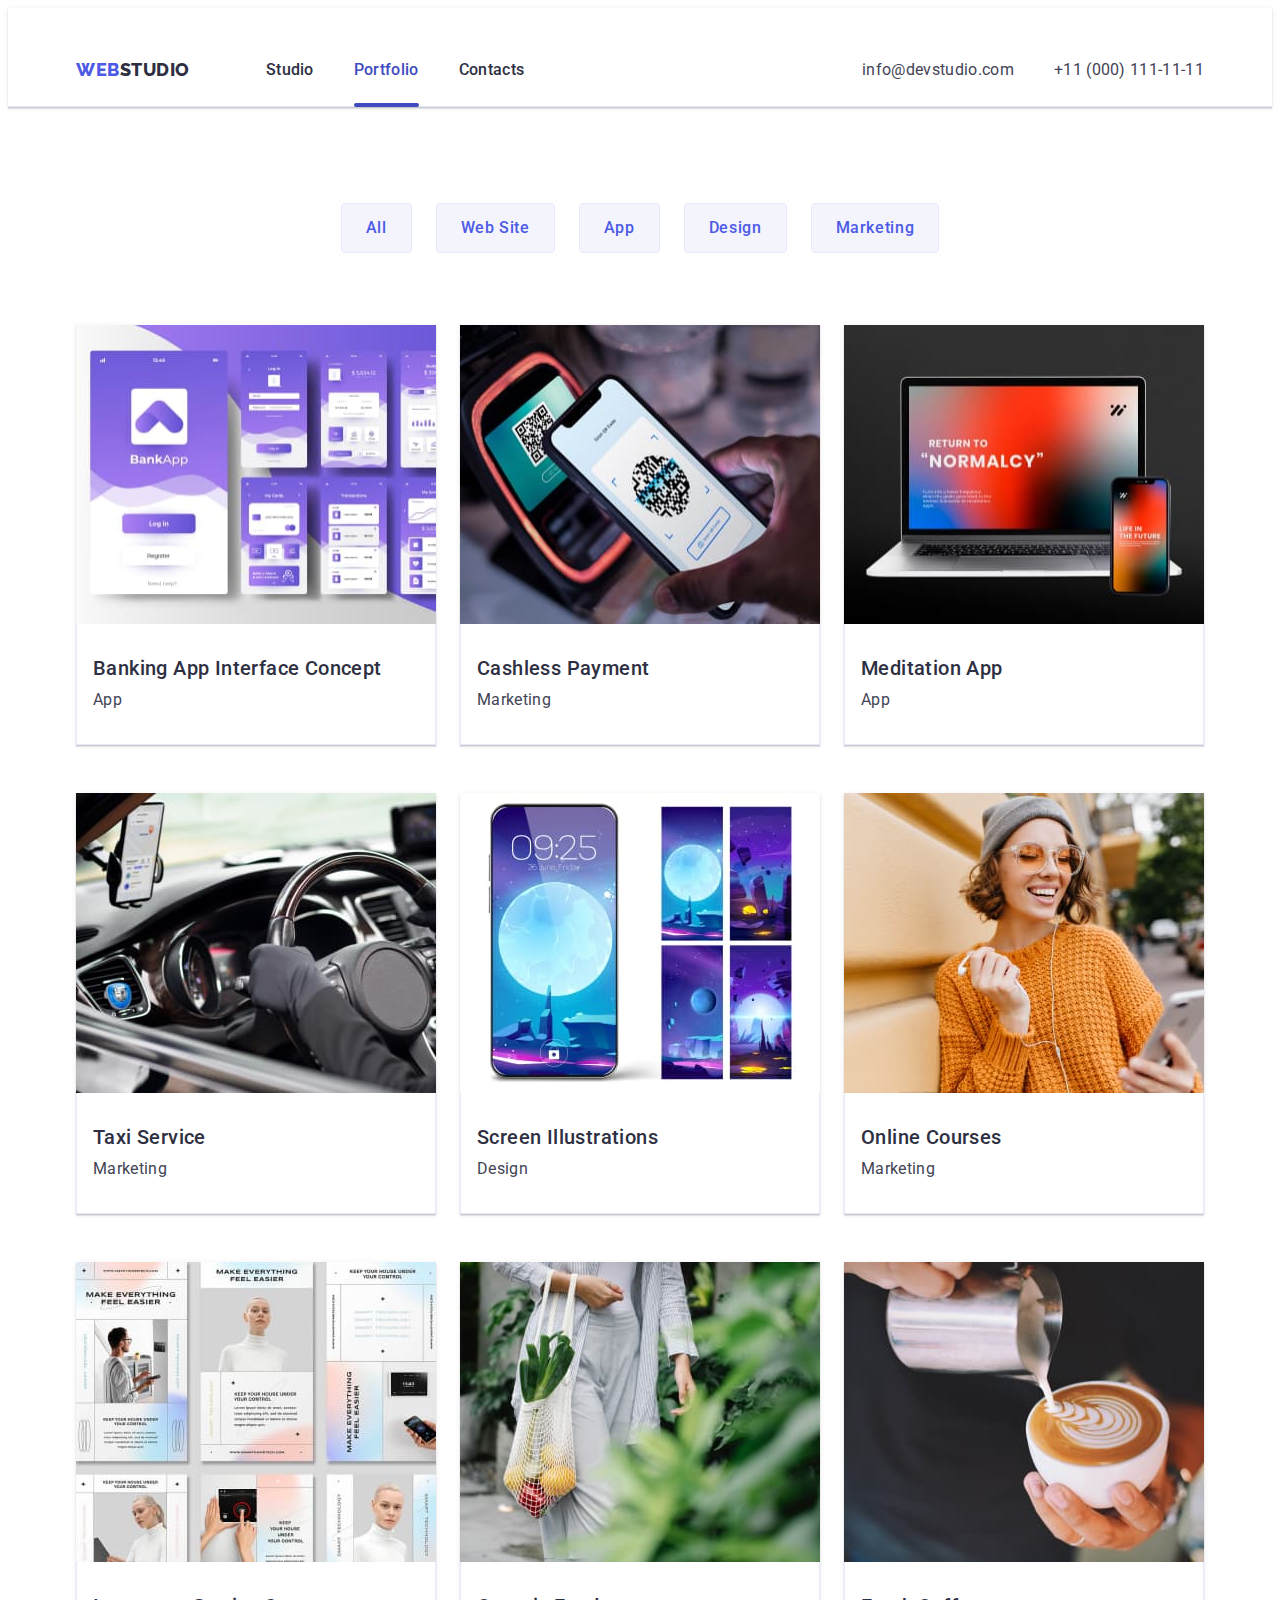
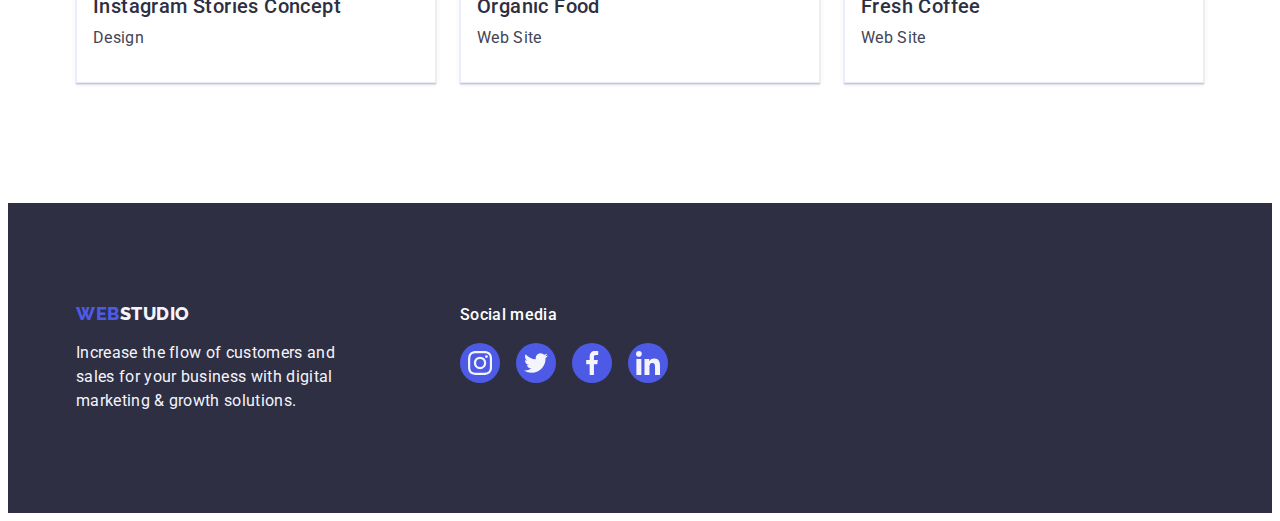
==== portfolio.html @ 656d8e81 "Initial commit" ====
<!DOCTYPE html>
<html lang="en">
<head>
    <meta charset="UTF-8">
    <meta name="description" content="digital marketing and growth solutions for the business">
    <link rel="preconnect" href="https://fonts.googleapis.com">
    <link rel="preconnect" href="https://fonts.gstatic.com" crossorigin>
    <link href="https://fonts.googleapis.com/css2?family=Raleway:wght@800&family=Roboto:wght@400;500;700;900&display=swap" rel="stylesheet">
    <title>Portfolio</title>
    <link rel="stylesheet" href="https://cdnjs.cloudflare.com/ajax/libs/modern-normalize/2.0.0/modern-normalize.min.css" integrity="sha512-4xo8blKMVCiXpTaLzQSLSw3KFOVPWhm/TRtuPVc4WG6kUgjH6J03IBuG7JZPkcWMxJ5huwaBpOpnwYElP/m6wg==" crossorigin="anonymous" referrerpolicy="no-referrer" />
    <link rel="stylesheet" href="./css/styles.css"/>
</head>

<body>
    <header class="header">
<div class="container header-container">
    <nav class="header-navigation">
        <a href="./index.html" class="header-logo link">Web<span class="header-logo-studio">Studio</span></a>
        <ul class="header-menu-list list">
            <li class="header-menu-item"><a href="./index.html" class="header-item link">Studio</a></li>
            <li class="header-menu-item"><a href="./portfolio.html" class="header-item current link">Portfolio</a></li>
            <li class="header-menu-item"><a href="" class="header-item link">Contacts</a></li>
        </ul>
    </nav>
    <address class="address">
        <ul class="header-contacts-list list">
            <li>
                <a href="mailto:info@devstudio.com" class="header-contacts-item link">info@devstudio.com</a>
            </li>
            <li>
                <a href="tel:+110001111111" class="header-contacts-item link">+11 (000) 111-11-11</a>
            </li>
        </ul>
        
    </address>
</div>
    </header>

    <main>
        <section class="section-portfolio">
            <div class="container">
                <h1 class="visually-hidden">Lorem ipsum dolor sit amet consectetur adipisicing elit. Repellendus unde facere blanditiis vitae nobis saepe enim possimus magnam dolorum.</h1>
                <ul class="button-list list">
                    <li><button class="button-item" type="button">All</button></li>
                    <li><button class="button-item" type="button">Web Site</button></li>
                    <li><button class="button-item" type="button">App</button></li>
                    <li><button class="button-item" type="button">Design</button></li>
                    <li><button class="button-item" type="button">Marketing</button></li>
                </ul>
            
                <ul class="menu-services-list list">
                    <li class="card-portf">
                        <a class="menu-services-item link" href="">
                            <div class="card-portfolio-wrap">
                                <img class="card-portfolio" src="./images/banking_app_interface.jpg" alt="banking app interface" 
                                width="360" 
                                height="300">
                                
                                <p class="cover-card-portf-text">14 Stylish and User-Friendly App Design Concepts · Task Manager App · Calorie Tracker App · Exotic Fruit Ecommerce App · Cloud Storage App</p>
                                
                            </div>
                                <div class="by-line-portf">
                                    <h2 class="name-menu-item">Banking App Interface Concept</h2>
                                    <p class="menu-text">App</p>
                                </div>
                            
                        </a>
                    </li>
                <li class="card-portf">
                    <a class="menu-services-item link" href="">
                        <div class="card-portfolio-wrap">
                            <img class="image-portfolio" src="./images/cashless_payment.jpg" alt="payment by phone"
                            width="360" 
                            height="300">
                            
                                <p class="cover-card-portf-text">14 Stylish and User-Friendly App Design Concepts · Task Manager App · Calorie Tracker App · Exotic Fruit Ecommerce App · Cloud Storage App</p>
                    
                        </div>
                        <div class="by-line-portf">
                            <h2 class="name-menu-item">Cashless Payment</h2>
                            <p class="menu-text">Marketing</p>
                        </div>
                    </a>
                </li>
                <li class="card-portf">
                    <a class="menu-services-item link" href="">
                        <div class="card-portfolio-wrap">
                            <img class="image-portfolio" src="./images/meditation_app.jpg" alt="laptop and phone"
                            width="360" 
                            height="300">
                            
                                <p class="cover-card-portf-text">14 Stylish and User-Friendly App Design Concepts · Task Manager App · Calorie Tracker App · Exotic Fruit Ecommerce App · Cloud Storage App</p>
            
                        </div>
                        <div class="by-line-portf">
                            <h2 class="name-menu-item">Meditation App</h2>
                            <p class="menu-text">App</p>
                        </div>
                    </a>
                </li>
                <li class="card-portf">
                    <a class="menu-services-item link" href="">
                        <div class="card-portfolio-wrap">
                            <img class="image-portfolio" src="./images/taxi_service.jpg" alt="steering wheel in a car"
                            width="360" 
                            height="300">
                            
                                <p class="cover-card-portf-text">14 Stylish and User-Friendly App Design Concepts · Task Manager App · Calorie Tracker App · Exotic Fruit Ecommerce App · Cloud Storage App</p>
                            
                        </div>
                        <div class="by-line-portf">
                            <h2 class="name-menu-item">Taxi Service</h2>
                            <p class="menu-text">Marketing</p>
                        </div>
                    </a>
                </li>
                <li class="card-portf">
                    <a class="menu-services-item link" href="">
                        <div class="card-portfolio-wrap">
                            <img class="image-portfolio" src="./images/screen_illustrations.jpg" alt="Screenshot options"
                            width="360" 
                            height="300">
                            
                                <p class="cover-card-portf-text">14 Stylish and User-Friendly App Design Concepts · Task Manager App · Calorie Tracker App · Exotic Fruit Ecommerce App · Cloud Storage App</p>
                            
                        </div>
                        <div class="by-line-portf">
                            <h2 class="name-menu-item">Screen Illustrations</h2>
                            <p class="menu-text">Design</p>
                        </div>
                    </a>
                </li>
                <li class="card-portf">
                    <a class="menu-services-item link" href="">
                        <div class="card-portfolio-wrap">
                            <img class="image-portfolio" src="./images/online_courses.jpg" alt="Girl with a phone"
                            width="360" 
                            height="300">
                            
                                <p class="cover-card-portf-text">14 Stylish and User-Friendly App Design Concepts · Task Manager App · Calorie Tracker App · Exotic Fruit Ecommerce App · Cloud Storage App</p>
                            
                        </div>
                        <div class="by-line-portf">
                            <h2 class="name-menu-item">Online Courses</h2>
                            <p class="menu-text">Marketing</p>
                        </div>
                    </a>
                </li>
                <li class="card-portf">
                    <a class="menu-services-item link" href="">
                        <div class="card-portfolio-wrap">
                            <img class="image-portfolio" src="./images/instagram_stories_concept.jpg" alt="instagram page layouts"
                            width="360" 
                            height="300">
                    
                                <p class="cover-card-portf-text">14 Stylish and User-Friendly App Design Concepts · Task Manager App · Calorie Tracker App · Exotic Fruit Ecommerce App · Cloud Storage App</p>
                            
                        </div>
                        <div class="by-line-portf">
                            <h2 class="name-menu-item">Instagram Stories Concept</h2>
                            <p class="menu-text">Design</p>
                        </div>
                    </a>
                </li>
                <li class="card-portf">
                    <a class="menu-services-item link" href="">
                        <div class="card-portfolio-wrap">
                            <img class="image-portfolio" src="./images/organic_food.jpg" alt="woman with vegetables"
                            width="360" 
                            height="300">
                            
                                <p class="cover-card-portf-text">14 Stylish and User-Friendly App Design Concepts · Task Manager App · Calorie Tracker App · Exotic Fruit Ecommerce App · Cloud Storage App</p>
                            
                        </div>
                        <div class="by-line-portf">
                            <h2 class="name-menu-item">Organic Food</h2>
                            <p class="menu-text">Web Site</p>
                        </div>
                    </a>
                </li>
                <li class="card-portf">
                    <a class="menu-services-item link" href="">
                        <div class="card-portfolio-wrap">
                            <img class="image-portfolio" src="./images/fresh_coffee.jpg" alt="barista pours cappuccino"
                            width="360" 
                            height="300">
                        
                                <p class="cover-card-portf-text">14 Stylish and User-Friendly App Design Concepts · Task Manager App · Calorie Tracker App · Exotic Fruit Ecommerce App · Cloud Storage App</p>
                        
                        </div>
                        <div class="by-line-portf">
                            <h2 class="name-menu-item">Fresh Coffee</h2>
                            <p class="menu-text">Web Site</p>
                        </div>
                    </a>
                </li>
            </ul>
            </div>
        </section>
    </main>
    
    <footer class="footer">
        <div class="container footer-wrap">
        <div class="info-container">
            <a href="./index.html" class="footer-logo link">Web<span class="footer-logo-studio">Studio</span></a>
            <p class="footer-text">Increase the flow of customers and sales for your business with digital marketing & growth solutions.</p>
        </div>
        <div class="footer-social-media">
            <p class="social-media">Social media</p>
            <ul class="footer-social-list list">
                <li class="social-item">
                    <a class="socials-link link" 
                    href=""
                    target="_blank"
                    rel="noopener noreferrer">
                    <svg class="socials-icon" width="24" height="24">
                    <use href="./images/icons.svg#icon-instagram-2"></use>
                    </svg>
                    </a>
                </li>
                <li class="social-item">
                    <a class="socials-link link" 
                    href=""
                    target="_blank"
                    rel="noopener noreferrer">
                    <svg class="socials-icon" width="24" height="24">
                    <use href="./images/icons.svg#icon-twitter-1"></use>
                    </svg>
                </a>
                </li>
                <li class="social-item">
                    <a class="socials-link link" 
                    href=""
                    target="_blank"
                    rel="noopener noreferrer">
                    <svg class="socials-icon" width="24" height="24">
                    <use href="./images/icons.svg#icon-facebook-1"></use>
                    </svg>
                </a>
                </li>
                <li class="social-item">
                    <a class="socials-link link" 
                    href=""
                    target="_blank"
                    rel="noopener noreferrer">
                    <svg class="socials-icon" width="24" height="24">
                    <use href="./images/icons.svg#icon-linkedin-1"></use>
                    </svg>
                </a>
                </li>
            </ul>
        </div>
        </div>
    </footer>
</body>
</html>
---- css/styles.css ----
:root {
  --navyblue: #2e2f42;
  --slate: #434455;
  --white: #fff;
  --cloud: #f4f4fd;
  --iris: #4d5ae5;
  --ocean: #404bbf;
  --cornflover: #e7e9fc;
  --lightslate: #8e8f99;
  --dairy: #fcfcfc;
  --commonwhite: #ffffff;
  --green: #31D0AA;

}

* {
  box-sizing: border-box;
}

body {
  font-family: "Roboto", sans-serif;
  color: var(--slate, #434455);
  background-color: var(--white);
}

.header {
  max-width: 1440px;
  margin: 0 auto;
  padding-top: 25.5px;
  /* padding-bottom: 25.5px; */
  border-bottom: 1px solid var(--cornflover);
  box-shadow: 0px 2px 1px rgba(46, 47, 66, 0.08),
    0px 1px 1px rgba(46, 47, 66, 0.16), 0px 1px 6px rgba(46, 47, 66, 0.08);
}

.header-logo {
  color: var(--iris, #4d5ae5);
  font-family: "Raleway", sans-serif;
  font-size: 18px;
  font-weight: 800;
  line-height: 1.17;
  letter-spacing: 0.03em;
  text-transform: uppercase;
  margin-right: 76px;
}

.header-logo-studio {
  color: var(--navyblue, #2e2f42);
}

.link {
  text-decoration: none;
}

.list {
  list-style-type: none;
}

p,
h1,
h2,
h3,
h4 {
  margin-top: 0;
  margin-bottom: 0;
}

ul,
ol {
  padding-left: 0;
  margin-top: 0;
  margin-bottom: 0;
}

img {
  display: block;
  max-width: 100%;
  height: auto;
}

.container {
  width: 100%;
  max-width: 1158px;
  padding-left: 15px;
  padding-right: 15px;
  margin: 0 auto;
}

/* HEADER!!!!!!!!!!! */
.header-menu-list {
  display: flex;
  gap: 40px;
}

.header-menu-item {
  position: relative;
}

.header-item {
  padding: 24px 0;
}

.header-container {
  display: flex;
  align-items: center;
}

.header-navigation {
  display: flex;
  align-items: center;
  margin-right: auto;
}

.header-item {
  display: block;
  color: var(--navyblue);
  font-size: 16px;
  font-weight: 500;
  line-height: 1.5;
  letter-spacing: 0.02em;
}

.current {
  position: relative;
  color: var(--ocean);
  transition: color 250ms cubic-bezier(0.4, 0, 0.2, 1);
}

.current:after {
  content: "";
  position: absolute;
  bottom: -1px;
  left: 0;
  width: 100%;
  height: 4px;
  border-radius: 2px;
  background: var(--ocean);
}


.header-item:active {
  color: var(--ocean, #404bbf);
}

.header-item:hover,
.header-item:focus {
  color: var(--ocean);
}

.header-contacts-list {
  display: flex;
  margin-left: auto;
  gap: 40px;
}

.header-contacts-item {
  color: var(--slate, #434455);
  font-size: 16px;
  line-height: 1.5;
  letter-spacing: 0.02em;
  transition: color 250ms cubic-bezier(0.4, 0, 0.2, 1);
}

.header-contacts-item:active {
  color: var(--ocean, #404bbf);
}

.header-contacts-item:hover,
.header-contacts-item:focus {
  color: var(--ocean, #404bbf);
}

.address {
  font-style: normal;
}

/* MAIN */
.visually-hidden {
  position: absolute;
  width: 1px;
  height: 1px;
  margin: -1px;
  border: 0;
  padding: 0;

  white-space: nowrap;
  clip-path: inset(100%);
  clip: rect(0 0 0 0);
  overflow: hidden;
}

.main-section {
  background-image: linear-gradient(
      rgba(46, 47, 66, 0.7),
      rgba(46, 47, 66, 0.7)
    ),
    url(../images/people-office.jpg);
  background-color: var(--navyblue);
  background-size: cover;
  padding: 188px 0;
  /* width: 100%; */
  max-width: 1440px;
  background-repeat: no-repeat;
  background-position: center;
  block-size: cover;
  margin: 0 auto;
}

.main-title {
  color: var(--white, #fff);
  font-size: 56px;
  line-height: 1.07;
  letter-spacing: 0.02em;
  text-align: center;
  max-width: 496px;
  margin: 0 auto;
}

.button-order {
  display: block;
  min-width: 169px;
  height: 56px;
  margin: 0 auto;
  font-family: "Roboto", sans-serif;
  color: var(--white, #fff);
  font-size: 16px;
  font-weight: 500;
  line-height: 1.5;
  letter-spacing: 0.04em;
  background-color: var(--iris, #4d5ae5);
  cursor: pointer;
  margin-top: 48px;
  padding: 16px 32px;
  border: none;
  border-radius: 4px;
  align-items: flex-start;
  transition: background-color 250ms cubic-bezier(0.4, 0, 0.2, 1);
}

.button-order:active {
  background: var(--ocean, #404bbf);
}

.button-order:hover,
.button-order:focus {
  background: var(--ocean, #404bbf);
}

.second-section {
  padding: 120px 0;
}

.third-section {
  padding-bottom: 120px;
}

.fourth-section {
  background-color: var(--cloud);
  padding: 120px 0;
  max-width: 1440px;
  margin: 0 auto;
}

.fifth-section {
  padding: 120px 0;
}

.business-strategies {
  display: flex;
  gap: 24px;
}

.menu-item {
  width: calc((100% - 3 * 24px) / 4);
  
}

.strategies-icon-wrap {
  /* position: relative; */
  display: flex;
  justify-content: center;
  align-items: center;
  width: 100%;
  height: 112px;
  border-radius: 4px;
  background: var(--cloud, #F4F4FD);
  flex-shrink: 0;
  padding: 24px 100px;
  margin-bottom: 8px;
}

.strategies-icon {
  /* position: absolute; */
  /* top: 50%;
  left: 50%;
  transform: translate(-50%, -50%); */
}

.name-menu-item {
  color: var(--navyblue, #2e2f42);
  font-size: 20px;
  font-weight: 500;
  line-height: 1.2;
  letter-spacing: 0.02em;
  margin-bottom: 8px;
}

.menu-text {
  color: var(--slate);
  font-size: 16px;
  line-height: 1.5;
  letter-spacing: 0.02em;
}

.title {
  color: var(--navyblue, #2e2f42);
  font-size: 36px;
  line-height: 1.11;
  letter-spacing: 0.02em;
  text-transform: capitalize;
  text-align: center;
  /* padding-top: 120px; */
  margin-bottom: 72px;
}

.services-list {
  display: flex;
  gap: 24px;
}

.card-image {
  margin: 0;
}

.team-members-list {
  display: flex;
  gap: 24px;
}

.team-members-item {
  background-color: var(--white);
  width: calc((100% - 24px * 3) / 4);
  border-radius: 0px 0px 4px 4px;
  box-shadow: 0px 2px 1px 0px rgba(46, 47, 66, 0.08), 0px 1px 1px 0px rgba(46, 47, 66, 0.16), 0px 1px 6px 0px rgba(46, 47, 66, 0.08);
}

.name-item-team {
  background-color: var(--white);
  margin-bottom: 8px;
}

.by-line {
  padding: 32px 0px;
  margin: 0;
  text-align: center;
  border: 1px solid var(--cornflower);
}

.teams-social-networks {
  display: flex;
  gap: 24px;
  align-items: center;
  justify-content: center;
  padding: 8px 16px 0px;
}

.networks-of-team-members {
  width: 40px;
  height: 40px;
} 

.networks-link-section {
  display: flex;
  background-color: var(--iris);
  border-radius: 50%;
  width: 100%;
  height: 100%;
  justify-content: center;
  align-items: center;
  transition: background-color 250ms cubic-bezier(0.4, 0, 0.2, 1);
}

.networks-link-section:hover,
.networks-link-section:focus {
  background-color: var(--ocean);
}


.menu-text {
}

.customers-list {
  display: flex;
  align-items: flex-start;
  gap: 24px;
}

.customers-item {
  width: 168px;
  height: 88px;
  flex-shrink: 0;
}

.customers-link {
  display: flex;
  color: var(--lightslate);
  border: 1px solid var(--lightslate, #8e8f99);
  border-radius: 4px;
  width: 100%;
  height: 100%;
  justify-content: center;
  align-items: center;
  transition: border-color 250ms cubic-bezier(0.4, 0, 0.2, 1), color 250ms cubic-bezier(0.4, 0, 0.2, 1);
}

.customers-link:hover,
.customers-link:focus {
  border-color: var(--ocean);
  color: var(--ocean);
}

.customers-icon {
  fill: currentColor;
  transition: fill 250ms cubic-bezier(0.4, 0, 0.2, 1);
}

.footer {
  background-color: var(--navyblue);
  padding: 100px 0;
}

.container.footer-wrap {
  display: flex;
  align-items: baseline;
}

.info-container {
  margin-right: 120px;
  
}

.footer-logo {
  display: inline-block;
  margin-bottom: 16px;
  color: var(--iris, #4d5ae5);
  font-family: "Raleway", sans-serif;
  font-size: 18px;
  font-weight: 800;
  line-height: 1.17;
  letter-spacing: 0.03em;
  text-transform: uppercase;
}

.footer-logo-studio {
  color: var(--cloud);
}

.footer-text {
  color: var(--cloud, #f4f4fd);
  font-size: 16px;
  line-height: 1.5;
  letter-spacing: 0.02em;
  background-color: var(--navyblue);
  width: 264px;
}

.social-media {
  margin-bottom: 16px;
  font-weight: 500;
  font-size: 16px;
  line-height: 1.5;
  letter-spacing: 0.02em;
  color: var(--white);
}

.footer-social-list {
  display: flex;
  gap: 16px;
}

.social-item {
  width: 40px;
  height: 40px;
}

.socials-icon {
  fill: var(--cloud);
}

.socials-link {
  display: flex;
  background-color: var(--iris);
  border-radius: 50%;
  width: 100%;
  height: 100%;
  justify-content: center;
  align-items: center;
  transition: background-color 250ms cubic-bezier(0.4, 0, 0.2, 1);
}

.socials-link:hover,
.socials-link:focus {
  background-color: var(--green);
}

/* PAGE 2 */

.section-portfolio {
  padding: 96px 0 120px 0;
}

.button-list {
  display: flex;
  justify-content: center;
  gap: 24px;
  margin-bottom: 72px;
}

.button-item {
  font-family: "Roboto", sans-serif;
  color: var(--iris, #4d5ae5);
  /* text-align: center; */
  font-size: 16px;
  font-weight: 500;
  line-height: 1.5;
  letter-spacing: 0.04em;
  background: var(--cloud, #f4f4fd);
  cursor: pointer;
  padding: 12px 24px;
  border: 1px solid var(--cornflover);
  border-radius: 4px;
  transition: color 250ms cubic-bezier(0.4, 0, 0.2, 1), background-color 250ms cubic-bezier(0.4, 0, 0.2, 1), border-color 250ms cubic-bezier(0.4, 0, 0.2, 1), box-shadow 250ms cubic-bezier(0.4, 0, 0.2, 1);
}

.button-item:hover,
.button-item:focus {
  color: var(--white, #fff);
  background: var(--ocean, #404bbf);
  border: 1px solid transparent;
  box-shadow: 0px 3px 1px rgba(0, 0, 0, 0.1), 0px 2px 1px rgba(0, 0, 0, 0.08), 0px 2px 2px rgba(0, 0, 0, 0.12);
}

.menu-services-list {
  display: flex;
  flex-wrap: wrap;
  gap: 48px 24px;
}

.menu-services-item {
display: block;
box-shadow: 0px 2px 1px 0px rgba(46, 47, 66, 0.08), 0px 1px 1px 0px rgba(46, 47, 66, 0.16), 0px 1px 6px 0px rgba(46, 47, 66, 0.08);
transition: box-shadow 250ms cubic-bezier(0.4, 0, 0.2, 1); 
}

.menu-services-item:hover .cover-card-portf-text,
.menu-services-item:focus .cover-card-portf-text {
  transform: translateY(0%);
}

.image-portfolio {
}

.by-line-portf {
  padding: 32px 16px;
  border: 1px solid var(--cornflover);
  border-top: none;
}

.card-portf {
  width: calc((100% - 48px) / 3);
}

.card-portfolio-wrap {
  position: relative;
  overflow: hidden;
}


.cover-card-portf-text {
position: absolute;
top: 0;
color: var(--cloud, #F4F4FD);
font-size: 16px;
line-height: 1.5;
letter-spacing: 0.02em;
padding: 40px 32px;
background-color: var(--iris);
height: 100%;
width: 100%;
transform: translateY(100%);
transition: transform 250ms cubic-bezier(0.4, 0, 0.2, 1);
}

/* -------MODAL WINDOW------- */

.backdrop {
  position: fixed;
  width: 100%;
  height: 100%;
  background-color: rgba(46, 47, 66, 0.4);
  top: 0;
  transition: opacity 250ms cubic-bezier(0.4, 0, 0.2, 1),
    visibility 250ms cubic-bezier(0.4, 0, 0.2, 1);
}

.modal {
  position: absolute;
  top: 50%;
  left: 50%;
  transform: translate(-50%, -50%) scale(1);
  width: 408px;
  min-height: 584px;
  border-radius: 4px;
  background: var(--dairy, #fcfcfc);
  box-shadow: 0px 2px 1px 0px rgba(0, 0, 0, 0.2),
    0px 1px 3px 0px rgba(0, 0, 0, 0.12), 0px 1px 1px 0px rgba(0, 0, 0, 0.14);
  transition: transform 250ms cubic-bezier(0.4, 0, 0.2, 1);
}

.backdrop.is-hidden .modal {
  transform: translate(-50%, -50%) scale(0);
}

.close-modal-btn {
  display: flex;
  position: absolute;
  top: 24px;
  right: 24px;
  border-radius: 50%;
  width: 24px;
  height: 24px;
  flex-shrink: 0;
  align-items: center;
  justify-content: center;
  cursor: pointer;
  padding: 0;
  background-color: var(--cornflover);
  border: 1px solid rgba(0, 0, 0, 0.1);
  transition: background-color 250ms cubic-bezier(0.4, 0, 0.2, 1),
    border 250ms cubic-bezier(0.4, 0, 0.2, 1);
}

.close-icon {
  fill: var(--navyblue);
  transition: fill 250ms cubic-bezier(0.4, 0, 0.2, 1);
  width: 8px;
  height: 8px;
  flex-shrink: 0;
  align-items: center;
}

.close-modal-btn:hover,
.close-modal-btn:focus {
  background-color: var(--ocean);
  border: none;
}

.close-modal-btn:hover .close-icon,
.close-modal-btn:focus .close-icon {
  fill: var(--commonwhite);
}

.is-hidden {
  opacity: 0;
  visibility: hidden;
  pointer-events: none;
}
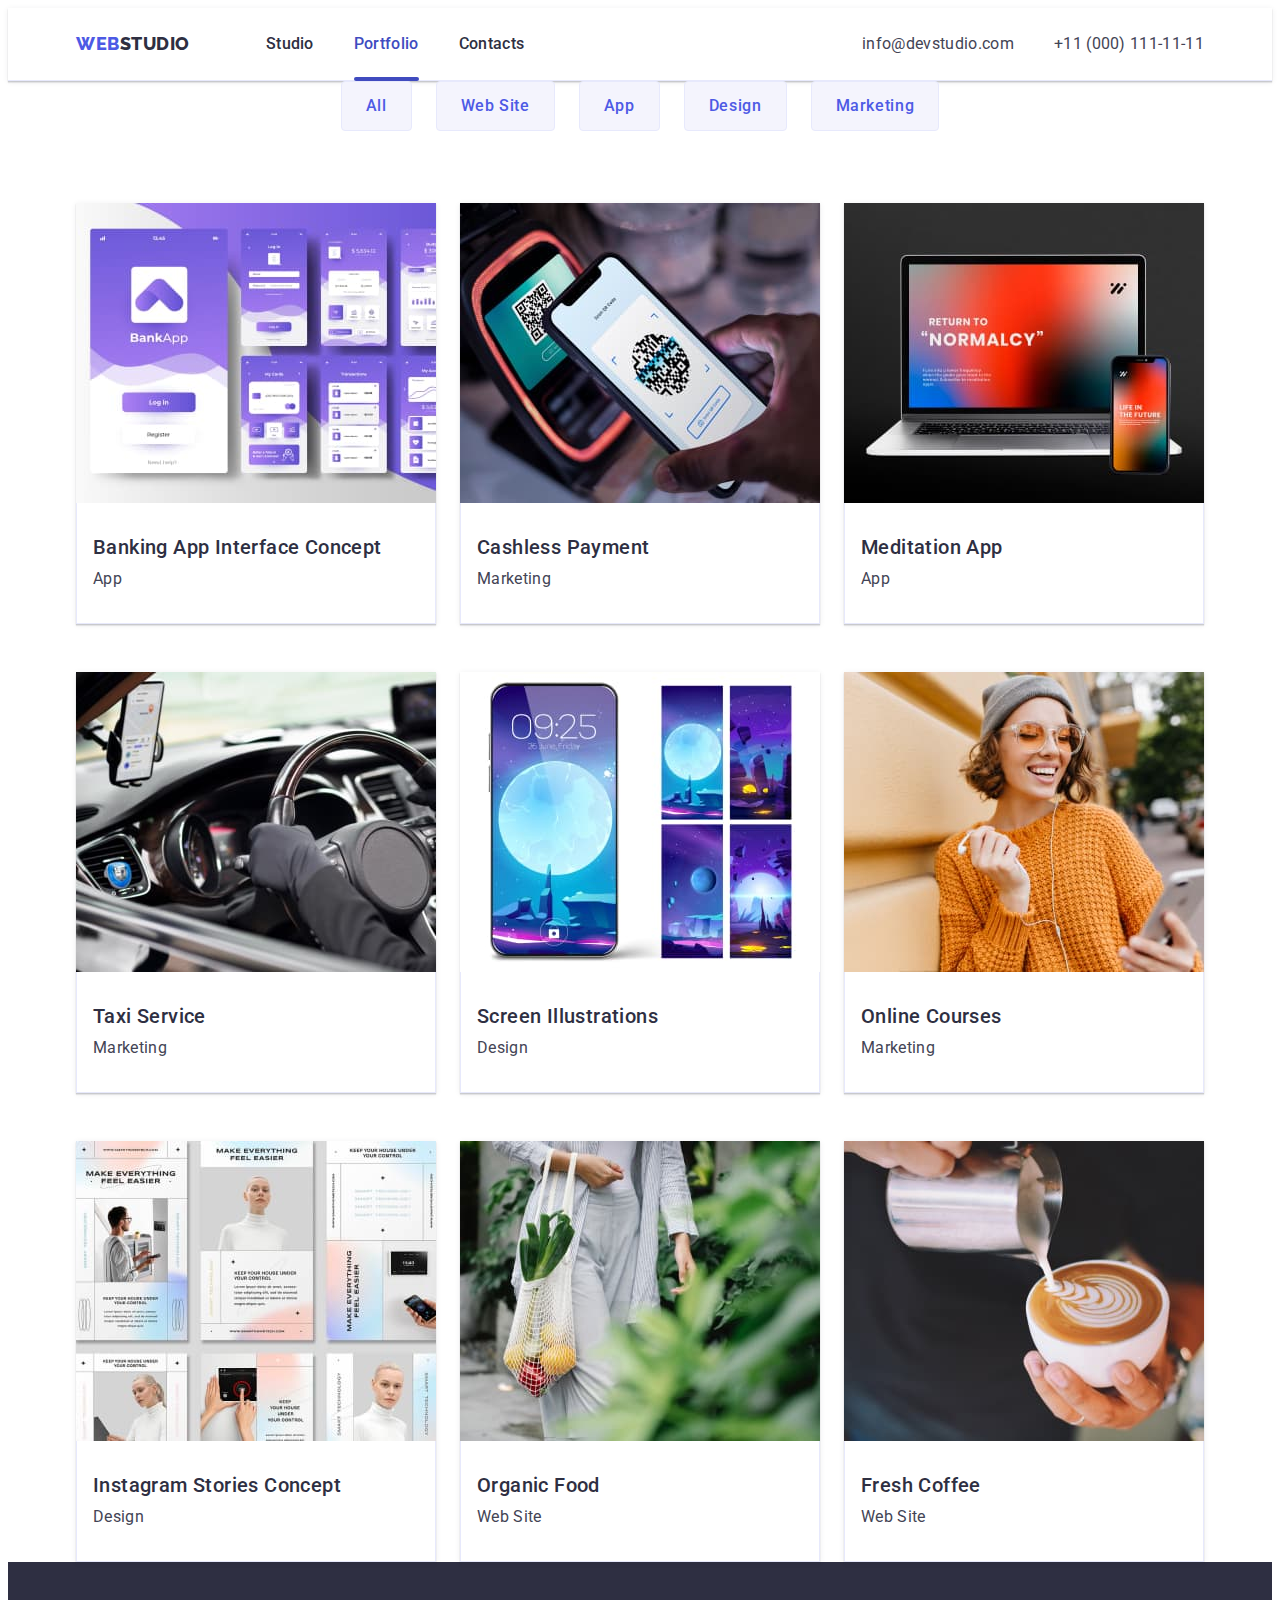
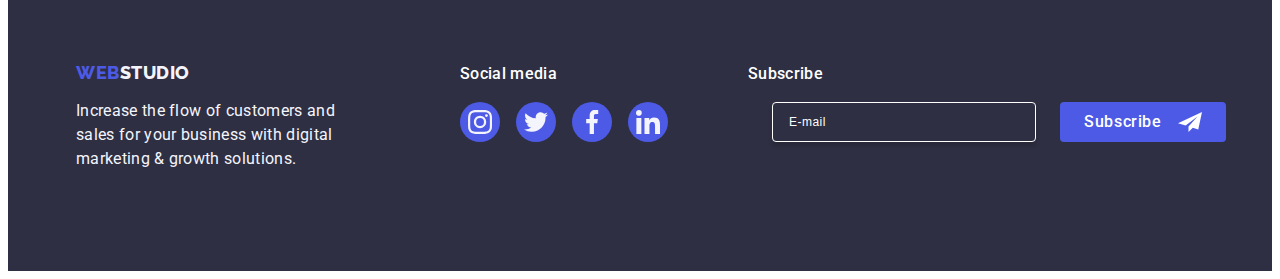
==== commit b8264b4f: "DZ5_var1" ====
--- a/portfolio.html
+++ b/portfolio.html
@@ -250,6 +250,18 @@
                 </li>
             </ul>
         </div>
+        <div class="footer-input-wrap">
+                <p class="social-media">Subscribe</p>
+                <form class="footer-form">
+                        <label for="email" class="footer-label"></label>
+                        <input type="text" class="footer-input" name="email" id="email" placeholder="E-mail">
+                        <button type="submit" class="submit-footer-btn">Subscribe
+                            <svg class="footer-btn-icon" width="24" height="24">
+                        <use href="./images/icons.svg#icon-Frame-3"></use>
+                        </svg>
+                        </button>
+                </form>
+            </div>
         </div>
     </footer>
 </body>
--- a/css/styles.css
+++ b/css/styles.css
@@ -26,8 +26,6 @@
 .header {
   max-width: 1440px;
   margin: 0 auto;
-  padding-top: 25.5px;
-  /* padding-bottom: 25.5px; */
   border-bottom: 1px solid var(--cornflover);
   box-shadow: 0px 2px 1px rgba(46, 47, 66, 0.08),
     0px 1px 1px rgba(46, 47, 66, 0.16), 0px 1px 6px rgba(46, 47, 66, 0.08);
@@ -464,6 +462,10 @@
   width: 264px;
 }
 
+.footer-social-media {
+  margin-right: 80px;
+}
+
 .social-media {
   margin-bottom: 16px;
   font-weight: 500;
@@ -501,6 +503,72 @@
 .socials-link:hover,
 .socials-link:focus {
   background-color: var(--green);
+}
+
+
+
+.footer-form {
+  display: flex;
+  gap: 24px;
+}
+
+.footer-form:first-child {
+  gap: 0px;
+}
+
+.footer-input {
+  background-color: transparent;
+  border-radius: 4px;
+  border: 1px solid var(--white, #FFF);
+  box-shadow: 0px 4px 4px 0px rgba(0, 0, 0, 0.15);
+  width: 264px;
+  height: 40px;
+  padding-left: 16px;  
+  font-size: 12px;
+  line-height: 1.5;
+  letter-spacing: 0.04em;
+  box-shadow: 0px 4px 4px rgba(0, 0, 0, 0.15);
+  color: var(--white, #FFF);
+}
+
+input::placeholder {
+color: var(--white, #FFF);
+}
+
+.submit-footer-btn {
+  display: flex;
+  min-width: 165px;
+  height: 40px;
+  justify-content: center;
+  margin: 0 auto;
+  font-family: "Roboto", sans-serif;
+  color: var(--white, #fff);
+  font-size: 16px;
+  font-weight: 500;
+  line-height: 1.5;
+  letter-spacing: 0.04em;
+  background-color: var(--iris, #4d5ae5);
+  cursor: pointer;
+  padding: 8px 24px;
+  border: none;
+  border-radius: 4px;
+  align-items: flex-start;
+  transition: background-color 250ms cubic-bezier(0.4, 0, 0.2, 1);
+}
+
+.footer-btn-icon {
+  fill: var(--white);
+  margin-left: 16px;
+}
+
+.submit-footer-btn:active {
+  background: var(--ocean, #404bbf);
+}
+
+.submit-footer-btn:hover,
+.submit-footer-btn:focus {
+  background: var(--ocean, #404bbf);
+}
 }
 
 /* PAGE 2 */
@@ -615,7 +683,100 @@
   box-shadow: 0px 2px 1px 0px rgba(0, 0, 0, 0.2),
     0px 1px 3px 0px rgba(0, 0, 0, 0.12), 0px 1px 1px 0px rgba(0, 0, 0, 0.14);
   transition: transform 250ms cubic-bezier(0.4, 0, 0.2, 1);
-}
+  padding: 72px 24px 24px;
+}
+
+.modal-title {
+color: var(--navyblue, #2E2F42);
+text-align: center;
+font-size: 16px;
+font-weight: 500;
+line-height: 1.5;
+letter-spacing: 0.02em;
+margin-bottom: 16px;
+}
+
+.modal-field {
+  margin-bottom: 8px;
+}
+
+.modal-field-comment {
+  margin-bottom: 16px;
+}
+
+.modal-field-checkbox {
+  margin-bottom: 24px;
+}
+
+.input-wrap {
+position: relative;
+}
+
+.modal-input {
+  outline: none;
+  width: 100%;
+  height: 40px;
+  border-radius: 4px;
+  border: 1px solid var(--navyblue-modal, rgba(46, 47, 66, 0.40));
+  padding-left: 38px;
+  transition: border-color 250ms cubic-bezier(0.4, 0, 0.2, 1);
+  background-color: transparent;
+  outline: transparent;
+}
+
+.modal-comment {
+  outline: none;
+  width: 100%;
+  height: 120px;
+  border-radius: 4px;
+  border: 1px solid var(--navyblue-modal, rgba(46, 47, 66, 0.40));
+  padding: 8px 16px;
+  transition: border-color 250ms cubic-bezier(0.4, 0, 0.2, 1);
+  resize: none;
+  font-size: 12px;
+  line-height: 1.17;
+  letter-spacing: 0.04em;
+  color: var(--navyblue-modal, rgba(46, 47, 66, 0.40));
+  background-color: transparent;
+  outline: transparent;
+}
+
+.modal-comment:focus {
+  border-color: var(--iris);
+}
+
+textarea::placeholder {
+color: var(--navyblue-modal, rgba(46, 47, 66, 0.40));
+}
+
+.modal-input:focus {
+  border-color: var(--iris);
+}
+
+.modal-input:focus + .modal-icon {
+fill: var(--iris);
+}
+
+.form-label {
+display: block;
+color: var(--lightslate, #8E8F99);
+font-size: 12px;
+font-weight: 400;
+line-height: 1.17;
+letter-spacing: 0.04em;
+margin-bottom: 4px;
+}
+
+.modal-icon {
+  fill: var(--navyblue);
+  transition: fill 250ms cubic-bezier(0.4, 0, 0.2, 1);
+  position: absolute;
+  left: 16px;
+  top: 50%;
+  transform: translateY(-50%);
+  transition: fill 250ms cubic-bezier(0.4, 0, 0.2, 1),
+}
+
 
 .backdrop.is-hidden .modal {
   transform: translate(-50%, -50%) scale(0);
@@ -665,3 +826,65 @@
   visibility: hidden;
   pointer-events: none;
 }
+
+.modal-check-text {
+color: var(--lightslate, #8E8F99);
+font-size: 12px;
+font-weight: 400;
+line-height: 1.17;
+letter-spacing: 0.04em;
+align-items: center;
+}
+
+.modal-check-link {
+  color: var(--iris, #4D5AE5);
+}
+
+.checkbox-style {
+  width: 16px;
+  height: 16px;
+  border: 1px solid rgba(46, 47, 66, 0.40); 
+  margin-right: 8px;
+  border-radius: 2px;
+  display: inline-flex;
+  align-items: center;
+  justify-content: center;
+  fill: transparent;
+  transition: background-color 250ms cubic-bezier(0.4, 0, 0.2, 1), border 250ms cubic-bezier(0.4, 0, 0.2, 1), fill 250ms cubic-bezier(0.4, 0, 0.2, 1);
+}
+
+.modal-check:checked + .modal-check-text .checkbox-style {
+  background-color: var(--ocean);
+  border: none;
+  fill: var(--cloud);
+}
+
+.submit-modal-btn {
+  display: block;
+  min-width: 169px;
+  height: 56px;
+  margin: 0 auto;
+  font-family: "Roboto", sans-serif;
+  color: var(--white, #fff);
+  font-size: 16px;
+  font-weight: 500;
+  line-height: 1.5;
+  letter-spacing: 0.04em;
+  background-color: var(--iris, #4d5ae5);
+  cursor: pointer;
+  margin-top: 24px;
+  padding: 16px 32px;
+  border: none;
+  border-radius: 4px;
+  align-items: flex-start;
+  transition: background-color 250ms cubic-bezier(0.4, 0, 0.2, 1);
+}
+
+.submit-modal-btn:active {
+  background: var(--ocean, #404bbf);
+}
+
+.submit-modal-btn:hover,
+.submit-modal-btn:focus {
+  background: var(--ocean, #404bbf);
+}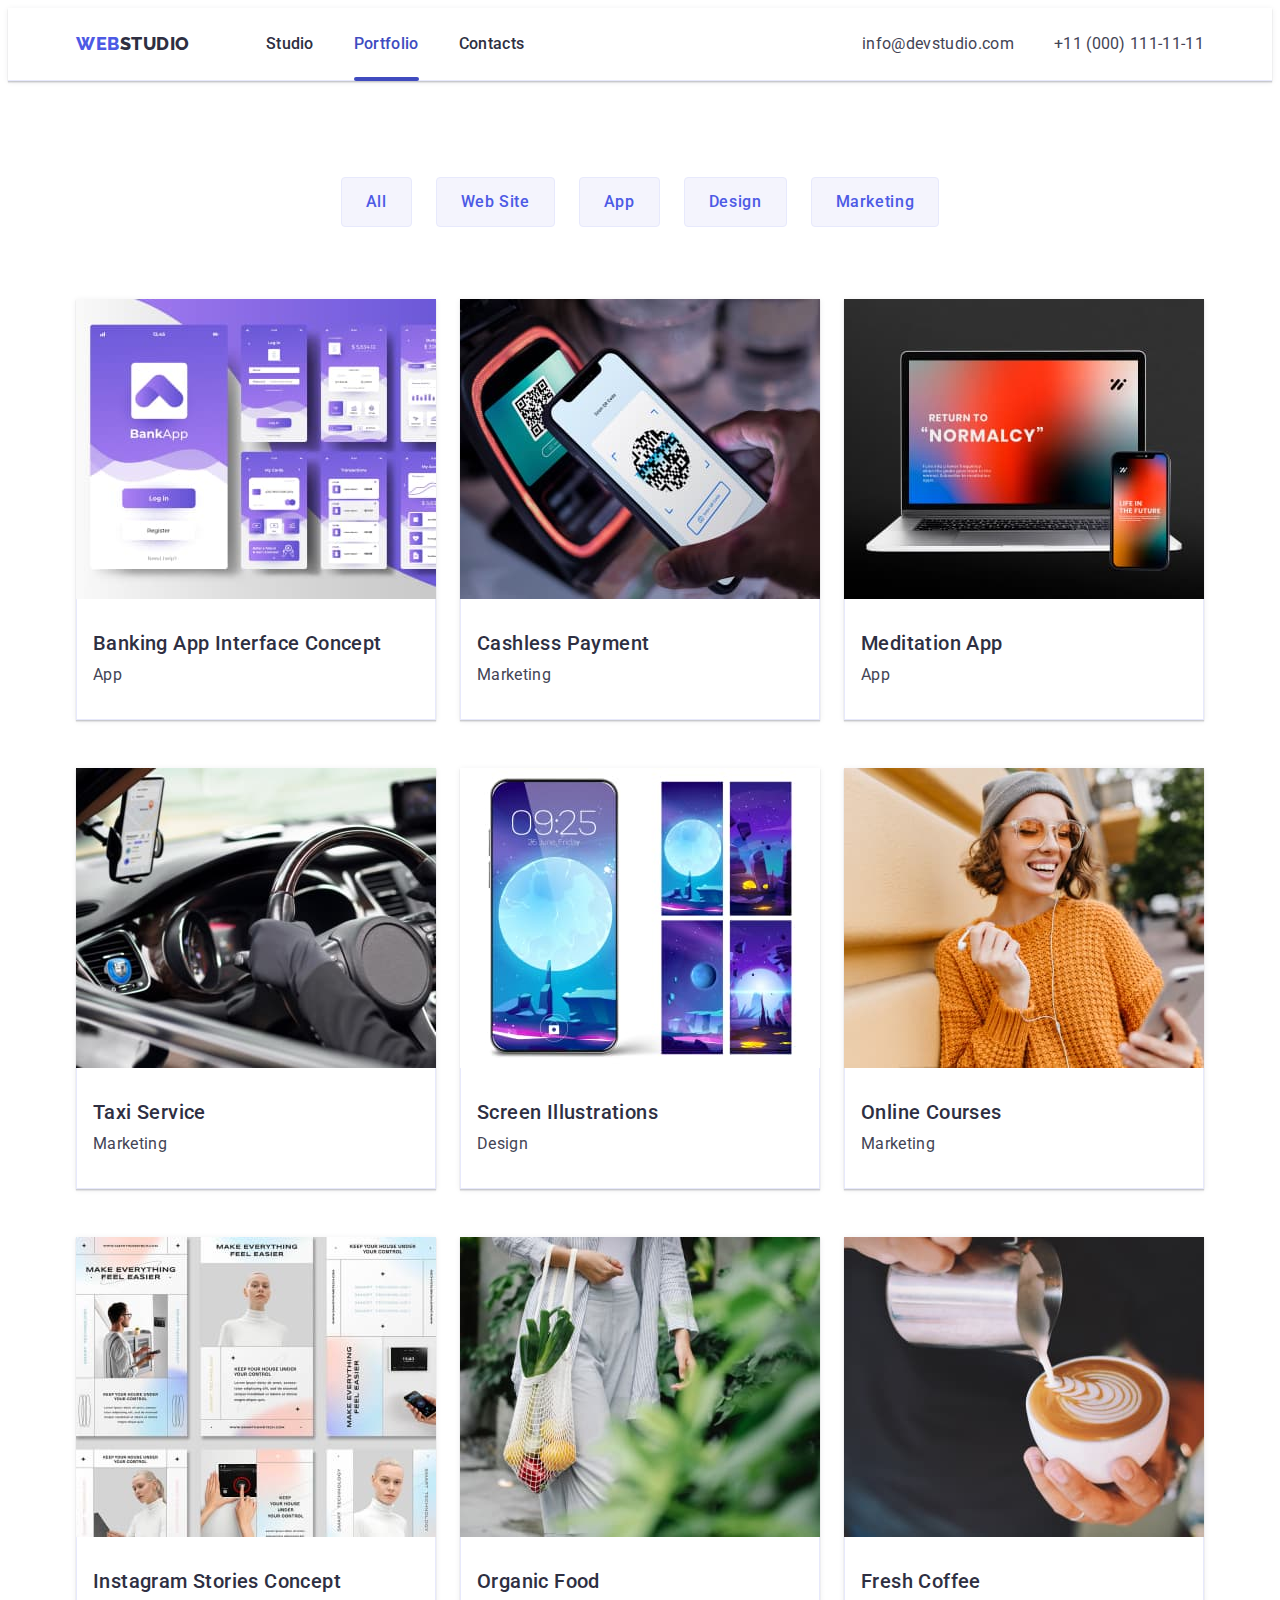
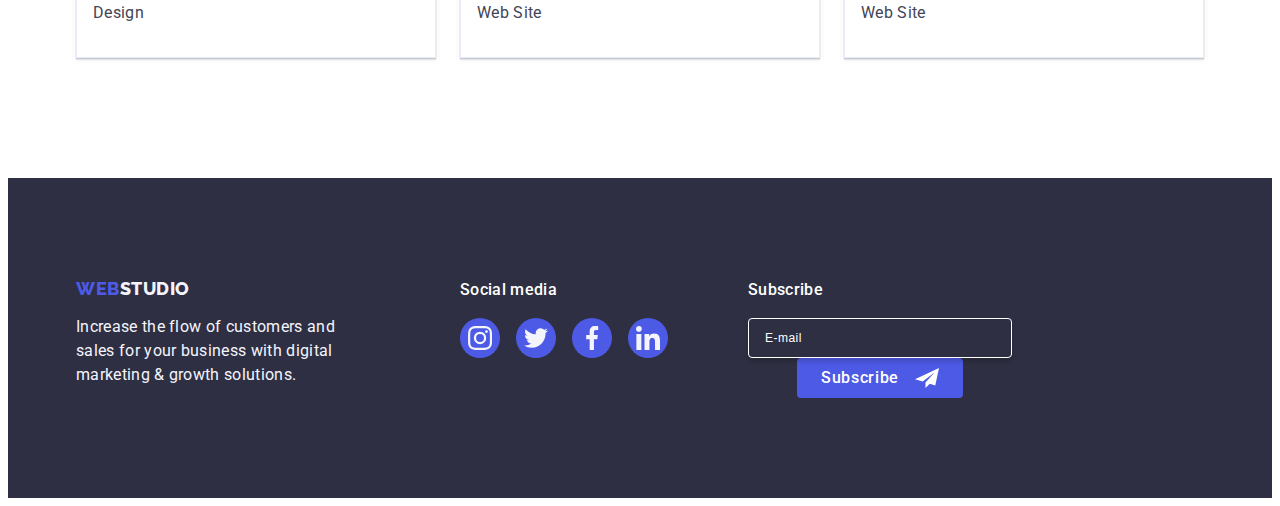
==== commit 329d20c3: "DZ5_var2" ====
--- a/portfolio.html
+++ b/portfolio.html
@@ -253,13 +253,14 @@
         <div class="footer-input-wrap">
                 <p class="social-media">Subscribe</p>
                 <form class="footer-form">
-                        <label for="email" class="footer-label"></label>
+                        <label for="email" class="footer-label">
                         <input type="text" class="footer-input" name="email" id="email" placeholder="E-mail">
                         <button type="submit" class="submit-footer-btn">Subscribe
                             <svg class="footer-btn-icon" width="24" height="24">
                         <use href="./images/icons.svg#icon-Frame-3"></use>
                         </svg>
                         </button>
+                        </label>
                 </form>
             </div>
         </div>
--- a/css/styles.css
+++ b/css/styles.css
@@ -505,8 +505,6 @@
   background-color: var(--green);
 }
 
-
-
 .footer-form {
   display: flex;
   gap: 24px;
@@ -569,7 +567,7 @@
 .submit-footer-btn:focus {
   background: var(--ocean, #404bbf);
 }
-}
+
 
 /* PAGE 2 */
 
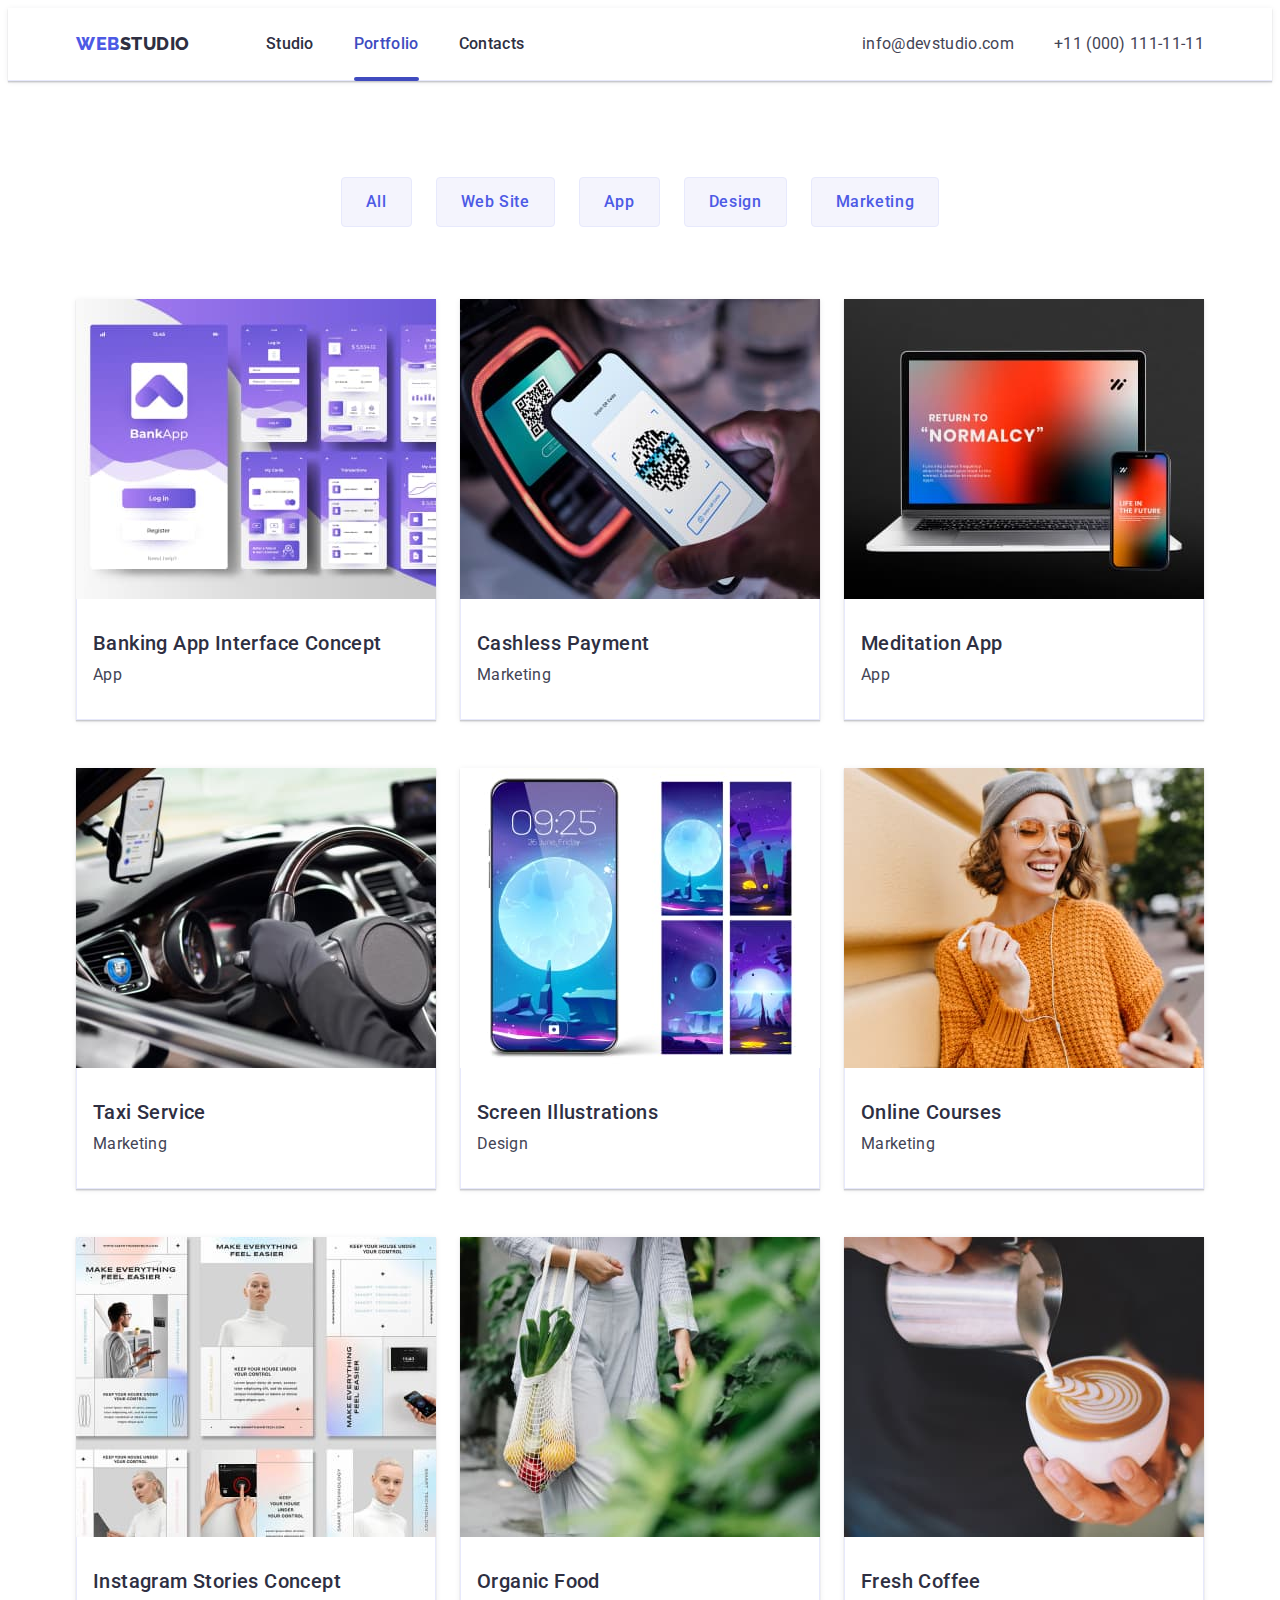
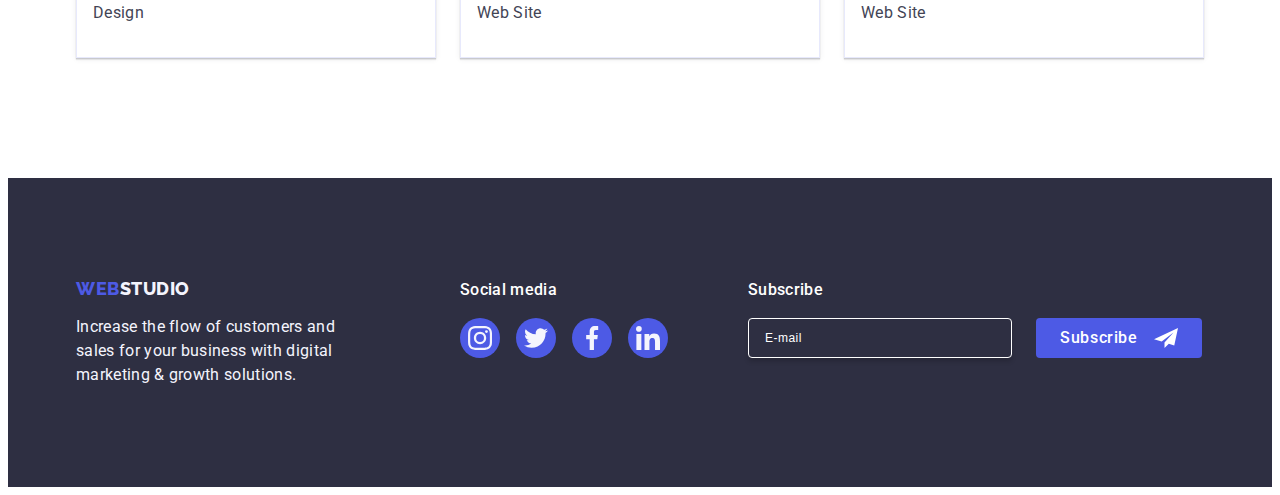
==== commit 021513e0: "DZ5_var3" ====
--- a/portfolio.html
+++ b/portfolio.html
@@ -255,12 +255,13 @@
                 <form class="footer-form">
                         <label for="email" class="footer-label">
                         <input type="text" class="footer-input" name="email" id="email" placeholder="E-mail">
+                        </label>
                         <button type="submit" class="submit-footer-btn">Subscribe
                             <svg class="footer-btn-icon" width="24" height="24">
                         <use href="./images/icons.svg#icon-Frame-3"></use>
                         </svg>
                         </button>
-                        </label>
+                        
                 </form>
             </div>
         </div>
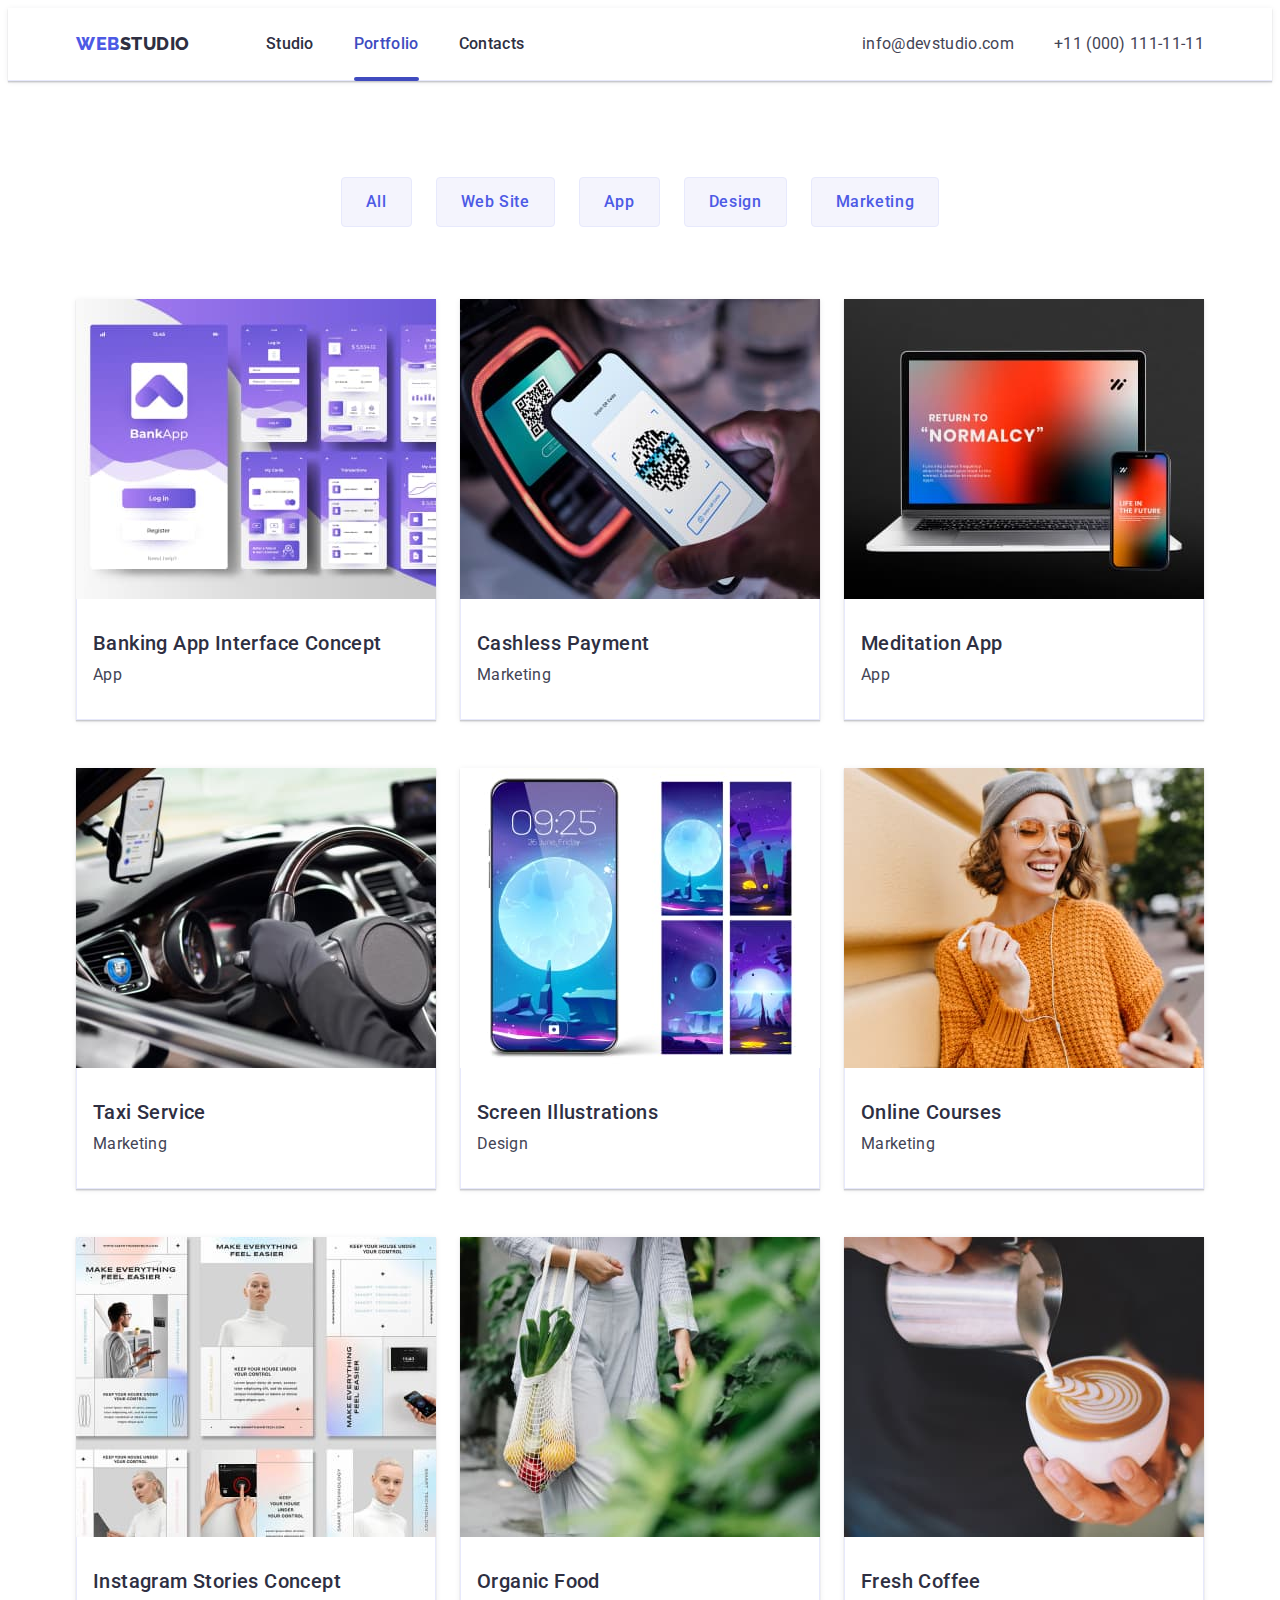
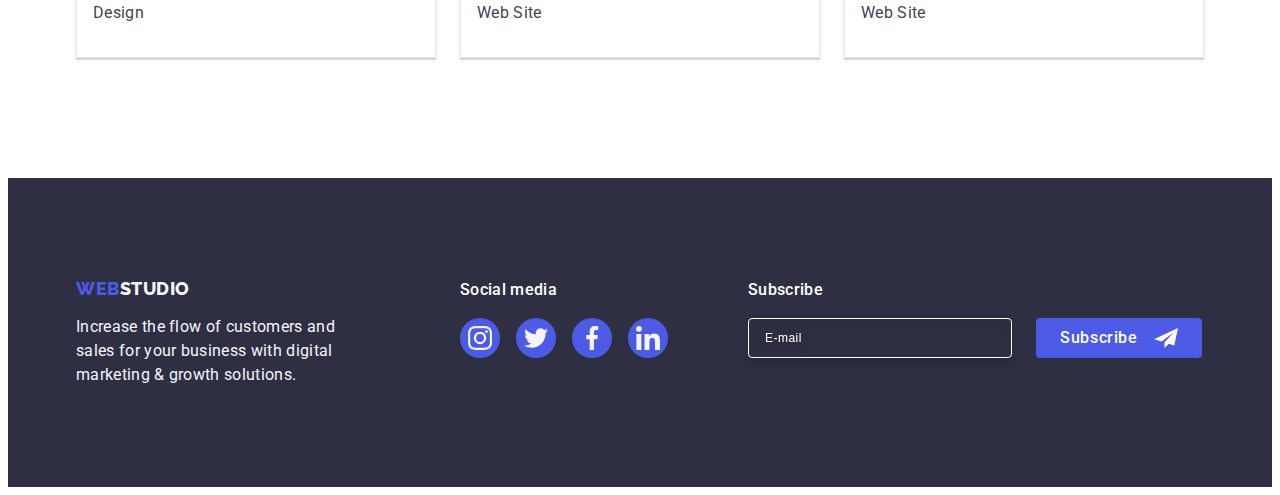
==== commit edfe0413: "DZ5_var5" ====
--- a/portfolio.html
+++ b/portfolio.html
@@ -254,7 +254,7 @@
                 <p class="social-media">Subscribe</p>
                 <form class="footer-form">
                         <label for="email" class="footer-label">
-                        <input type="text" class="footer-input" name="email" id="email" placeholder="E-mail">
+                        <input type="email" class="footer-input" name="email" id="email" placeholder="E-mail">
                         </label>
                         <button type="submit" class="submit-footer-btn">Subscribe
                             <svg class="footer-btn-icon" width="24" height="24">
--- a/css/styles.css
+++ b/css/styles.css
@@ -525,7 +525,7 @@
   font-size: 12px;
   line-height: 1.5;
   letter-spacing: 0.04em;
-  box-shadow: 0px 4px 4px rgba(0, 0, 0, 0.15);
+  filter: drop-shadow(0px 4px 4px rgba(0, 0, 0, 0.15));
   color: var(--white, #FFF);
 }
 
@@ -550,7 +550,7 @@
   padding: 8px 24px;
   border: none;
   border-radius: 4px;
-  align-items: flex-start;
+  align-items: center;
   transition: background-color 250ms cubic-bezier(0.4, 0, 0.2, 1);
 }
 
